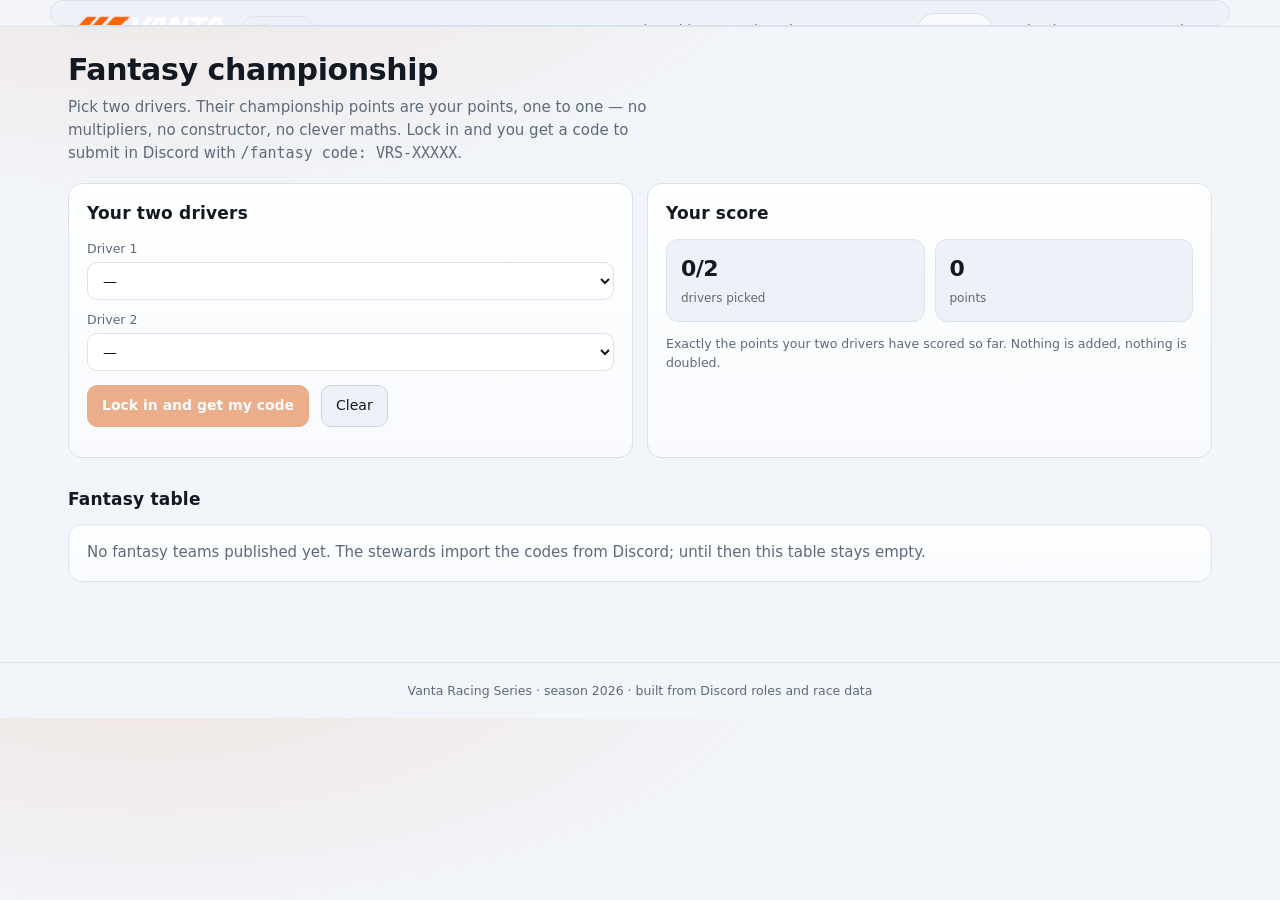
==== fantasy.html @ ea8f4571 "Start the fantasy builder with two empty slots. The picker rendered nothing because the picks array " ====
<!DOCTYPE html>
<html lang="en">
<head>
  <meta charset="utf-8">
  <meta name="viewport" content="width=device-width, initial-scale=1">
  <title>Fantasy championship</title>
  <link rel="icon" type="image/png" href="assets/favicon.png">
  <link rel="stylesheet" href="assets/style.css?v=20261126d">
</head>
<body>
  <main class="wrap"><div id="app"><p class="muted">Loading…</p></div></main>
  <script src="assets/app.js?v=20261126d"></script>
  <script src="assets/fantasy.js?v=20261126d"></script>
</body>
</html>
---- assets/style.css ----
:root {
  --bg: #0b0d10;
  --panel: #12161c;
  --panel-2: #171c24;
  --panel-3: #0e1218;
  --line: #242c38;
  --dash: #1c232d;
  --ink: #e8edf5;
  --muted: #8f9aab;
  --accent: #ff6a00;
  --green: #19c37d;
  --warn: #e0a800;
  --input-bg: #0b0f14;
  --btn-bg: #1b232e;
  --btn-hover: #222c39;
  --btn-line: #33404f;
  --row-hover: #0f141b;
  --glow: rgba(255, 106, 0, .16);
  --radius: 14px;
  color-scheme: dark;
}

:root[data-theme="light"] {
  --bg: #f2f5fa;
  --panel: #ffffff;
  --panel-2: #f8fafd;
  --panel-3: #eef2f8;
  --line: #dbe2ec;
  --dash: #e4eaf2;
  --ink: #131922;
  --muted: #5d6a7c;
  --accent: #d95500;
  --green: #0f9d63;
  --warn: #a87700;
  --input-bg: #ffffff;
  --btn-bg: #eef2f8;
  --btn-hover: #e3e9f2;
  --btn-line: #cbd5e2;
  --row-hover: #f6f9fd;
  --glow: rgba(217, 85, 0, .1);
  color-scheme: light;
}

* { box-sizing: border-box; }

body {
  margin: 0;
  background:
    radial-gradient(1100px 460px at 12% -10%, var(--glow) 0%, transparent 60%),
    var(--bg);
  color: var(--ink);
  font: 15px/1.55 "Segoe UI", system-ui, -apple-system, sans-serif;
}

a { color: inherit; }

.top {
  position: sticky; top: 0; z-index: 20;
  background: color-mix(in srgb, var(--bg) 88%, transparent);
  backdrop-filter: blur(10px);
  border-bottom: 1px solid var(--line);
}
.top .bar {
  max-width: 1180px; margin: 0 auto; padding: 12px 18px;
  display: flex; gap: 14px; align-items: center; flex-wrap: wrap;
}
.brand { display: block; line-height: 0; }
.brand img { height: 32px; width: auto; display: block; }
@media (max-width: 520px) { .brand img { height: 26px; } }
nav { display: flex; gap: 4px; flex-wrap: wrap; margin-left: auto; }
nav a {
  padding: 7px 12px; border-radius: 999px; text-decoration: none;
  color: var(--muted); font-size: 13.5px; white-space: nowrap;
}
nav a:hover { background: var(--panel-2); color: var(--ink); }
nav a.on { background: var(--panel-2); color: var(--ink); box-shadow: inset 0 0 0 1px var(--line); }

.themebtn {
  padding: 7px 11px; border-radius: 999px; font-size: 13px; line-height: 1;
  background: var(--panel-3); border: 1px solid var(--line); color: var(--muted);
  cursor: pointer; white-space: nowrap;
}
.themebtn:hover { background: var(--btn-hover); color: var(--ink); }

.wrap { max-width: 1180px; margin: 0 auto; padding: 26px 18px 80px; }

h1 { font-size: 30px; line-height: 1.15; margin: 0 0 8px; letter-spacing: -.4px; }
h2 { font-size: 17px; margin: 28px 0 12px; letter-spacing: .2px; }
h3 { font-size: 15px; margin: 0 0 6px; }
p.lead { color: var(--muted); max-width: 62ch; margin: 0 0 18px; }
.muted { color: var(--muted); }
.small { font-size: 12.5px; }

.card {
  background: linear-gradient(180deg, var(--panel) 0%, var(--panel-2) 100%);
  border: 1px solid var(--line);
  border-radius: var(--radius);
  padding: 16px 18px;
}

.row { display: flex; gap: 12px; flex-wrap: wrap; align-items: center; }
.spread { display: flex; justify-content: space-between; gap: 12px; align-items: baseline; flex-wrap: wrap; }

/* ---- news ---- */
.news { display: grid; gap: 12px; }
.newsitem { border-left: 3px solid var(--accent); }
.newsitem h3 { font-size: 16px; margin: 0 0 4px; }
.newsitem .meta { font-size: 12px; color: var(--muted); margin: 0 0 8px; }
.newsitem p { margin: 0; white-space: pre-wrap; }

/* ---- countdown ---- */
.countdown { display: grid; gap: 10px; }
.cdlabel { font-size: 12px; letter-spacing: .8px; text-transform: uppercase; color: var(--muted); }
.cdtitle { font-size: 19px; font-weight: 700; letter-spacing: -.2px; }
.cdgrid { display: grid; grid-template-columns: repeat(4, minmax(56px, 1fr)); gap: 8px; max-width: 380px; }
.cdcell {
  background: var(--panel-3); border: 1px solid var(--line); border-radius: 12px;
  padding: 10px 6px; text-align: center;
}
.cdcell b { display: block; font-size: 24px; letter-spacing: -.6px; font-variant-numeric: tabular-nums; }
.cdcell span { font-size: 10.5px; letter-spacing: .7px; text-transform: uppercase; color: var(--muted); }
.cddone { color: var(--green); font-weight: 700; }

/* ---- seat board ---- */
.seatgrid { display: grid; grid-template-columns: repeat(auto-fill, minmax(300px, 1fr)); gap: 12px; }
.seatcard { border-top: 3px solid var(--line); }
.seatcard .head { display: flex; justify-content: space-between; align-items: center; gap: 8px; margin-bottom: 4px; }
.seatcard .name { font-weight: 700; }
.seatcard .count { font-size: 12.5px; color: var(--muted); margin-bottom: 8px; }
.seatline {
  display: grid; grid-template-columns: 22px 96px 1fr; gap: 8px;
  align-items: baseline; padding: 4px 0; border-bottom: 1px dashed var(--dash);
}
.seatline:last-child { border-bottom: 0; }
.seatline .code { font-size: 12px; }
.seatline .role { font-size: 10.5px; letter-spacing: .6px; text-transform: uppercase; color: var(--muted); }
.seatline .who { font-size: 14px; }
.seatline .who.open { color: var(--muted); font-style: italic; }
.bar { height: 6px; border-radius: 999px; background: var(--panel-3); overflow: hidden; border: 1px solid var(--line); }
.bar > i { display: block; height: 100%; background: var(--accent); }

/* ---- rules ---- */
.rules { display: grid; gap: 14px; max-width: 78ch; }
.rules h2 { margin: 0 0 8px; font-size: 16px; }
.rules p, .rules li { color: var(--muted); }
.rules p { margin: 0 0 8px; }
.rules ul { margin: 0; padding-left: 20px; }
.rules li { margin-bottom: 4px; }
.rules b { color: var(--ink); }
.kv { display: grid; grid-template-columns: 1fr auto; gap: 6px 14px; font-size: 14px; }
.kv span { color: var(--muted); }
.kv b { text-align: right; font-variant-numeric: tabular-nums; }

.chip {
  display: inline-block; padding: 2px 8px; border-radius: 999px;
  font-size: 11.5px; font-weight: 700; letter-spacing: .4px;
  border: 1px solid var(--line); color: var(--muted); background: var(--panel-3);
}
.rwrap { overflow-x: auto; }
.rhead, .rrow {
  display: grid; min-width: 640px;
  grid-template-columns: 26px 1.3fr 1fr 30px 44px 1fr 84px;
  gap: 6px; align-items: center;
}
.rhead { padding: 0 4px 6px; }
.rrow { padding: 4px 0; border-bottom: 1px dashed var(--dash); }
.rrow input, .rrow select { padding: 6px 8px; font-size: 13px; }
.rpos { color: var(--muted); font-weight: 800; font-size: 12px; text-align: center; }
.rflag { display: flex; justify-content: center; }
.rflag input { width: auto; }
.rrow button.r { padding: 2px 6px; font-size: 12px; border-radius: 6px; }
.rmove { display: flex; gap: 3px; }

.circuits { display: grid; grid-template-columns: repeat(auto-fill, minmax(210px, 1fr)); gap: 12px; }
.circuit .flag { font-size: 30px; line-height: 1.1; }
.circuit h3 { font-size: 18px; margin: 6px 0 2px; }
.circuit:hover { border-color: var(--btn-line); }

.chip.f1 { color: #ffb3ba; border-color: #4a1f26; }
.chip.f2 { color: #a9d3ff; border-color: #1f3550; }
.chip.org { color: #cfd6de; border-color: #2a323d; }
.chip.open { color: #7ee2b4; border-color: #1d4a38; }
.chip.taken { color: #ffb4b4; border-color: #4a2323; }
.chip.demo { color: #ffd97a; border-color: #4a3d18; }
:root[data-theme="light"] .chip.f1 { color: #a11526; border-color: #f0c2c8; background: #fdf1f2; }
:root[data-theme="light"] .chip.f2 { color: #0b4f8a; border-color: #c2d9ef; background: #eff6fd; }
:root[data-theme="light"] .chip.org { color: #414c5c; border-color: #d7dee8; }
:root[data-theme="light"] .chip.open { color: #0b6b48; border-color: #bfe3d3; background: #effaf5; }
:root[data-theme="light"] .chip.taken { color: #a11f1f; border-color: #f0c8c8; background: #fdf1f1; }
:root[data-theme="light"] .chip.demo { color: #7a5b00; border-color: #ecdcae; background: #fdf8e8; }

.teams { display: grid; grid-template-columns: repeat(auto-fill, minmax(268px, 1fr)); gap: 12px; }
.team { display: flex; flex-direction: column; gap: 10px; border-top: 3px solid var(--line); }
.team .head { display: flex; justify-content: space-between; align-items: center; gap: 8px; }
.team .name { font-weight: 700; }
.slot {
  display: grid; grid-template-columns: 20px 88px 1fr; gap: 8px;
  align-items: baseline; padding: 3px 0; border-bottom: 1px dashed var(--dash);
}
.slot:last-child { border-bottom: 0; }
.slot .code { font-weight: 800; font-size: 11px; color: var(--muted); }
.slot .seat {
  color: var(--muted); font-size: 10.5px; letter-spacing: .6px;
  text-transform: uppercase; white-space: nowrap; overflow: hidden; text-overflow: ellipsis;
}
.slot .who { color: var(--ink); }
.slot .who.vacant { color: var(--muted); font-style: italic; }

table { width: 100%; border-collapse: collapse; }
th, td { text-align: left; padding: 9px 10px; border-bottom: 1px solid var(--line); font-size: 14px; }
th { color: var(--muted); font-weight: 600; font-size: 12px; letter-spacing: .5px; text-transform: uppercase; }
tbody tr:hover { background: var(--row-hover); }
td.num, th.num { text-align: right; font-variant-numeric: tabular-nums; }
.pos { font-weight: 800; color: var(--muted); width: 44px; }

.tabs { display: flex; gap: 6px; margin: 0 0 14px; }
.tabs button { background: var(--panel-3); border: 1px solid var(--line); color: var(--muted); }
.tabs button.on { background: var(--btn-bg); color: var(--ink); border-color: var(--btn-line); }

button, .btn {
  cursor: pointer; font: inherit; font-size: 14px;
  padding: 9px 14px; border-radius: 10px;
  border: 1px solid var(--btn-line); background: var(--btn-bg); color: var(--ink);
  text-decoration: none; display: inline-block;
}
button:hover, .btn:hover { background: var(--btn-hover); }
button.primary { background: var(--accent); border-color: #cc5500; color: #fff; font-weight: 700; }
button.primary:hover { filter: brightness(1.08); }
button:disabled { opacity: .45; cursor: not-allowed; }

label.field { display: block; margin-bottom: 10px; }
label.field span { display: block; color: var(--muted); font-size: 12.5px; margin-bottom: 4px; }
input, select, textarea {
  width: 100%; padding: 9px 11px; border-radius: 10px;
  border: 1px solid var(--line); background: var(--input-bg); color: var(--ink);
  font: inherit; font-size: 14px;
}
textarea { min-height: 84px; resize: vertical; }
.grid2 { display: grid; grid-template-columns: 1fr 1fr; gap: 0 14px; }
@media (max-width: 640px) { .grid2 { grid-template-columns: 1fr; } }

.pill {
  display: inline-flex; align-items: center; gap: 6px;
  padding: 6px 10px; border-radius: 999px; background: var(--panel-3);
  border: 1px solid var(--line); font-size: 12.5px; color: var(--muted);
}
.pill b { color: var(--ink); }

.err { border: 1px solid #5a1f26; background: #1a0f12; color: #ffb3ba; padding: 12px 14px; border-radius: 12px; }
.ok { border: 1px solid #1d4a38; background: #0e1a15; color: #8fe6bd; padding: 12px 14px; border-radius: 12px; }
.warn { border: 1px solid #4a3d18; background: #1a160c; color: #ffd97a; padding: 12px 14px; border-radius: 12px; }
:root[data-theme="light"] .err { background: #fdf2f3; color: #8c1c26; border-color: #f0c3c8; }
:root[data-theme="light"] .ok { background: #f0fbf5; color: #0b6b48; border-color: #bfe3d3; }
:root[data-theme="light"] .warn { background: #fdf8e8; color: #7a5b00; border-color: #ecdcae; }

.codebox {
  font-family: "Cascadia Mono", Consolas, monospace; font-size: 18px; letter-spacing: 2px;
  padding: 12px 16px; border-radius: 12px; background: var(--input-bg);
  border: 1px dashed #3a4a5e; display: inline-block;
}

.hero { display: grid; grid-template-columns: 1.15fr .85fr; gap: 18px; align-items: start; }
@media (max-width: 880px) { .hero { grid-template-columns: 1fr; } }

.stats { display: grid; grid-template-columns: repeat(auto-fit, minmax(120px, 1fr)); gap: 10px; }
.stat { background: var(--panel-3); border: 1px solid var(--line); border-radius: 12px; padding: 12px 14px; }
.stat b { display: block; font-size: 22px; letter-spacing: -.5px; }
.stat span { color: var(--muted); font-size: 12px; }

.list { list-style: none; margin: 0; padding: 0; }
.list li { padding: 10px 0; border-bottom: 1px solid var(--line); }
.list li:last-child { border-bottom: 0; }

footer { border-top: 1px solid var(--line); color: var(--muted); font-size: 12.5px; padding: 18px; text-align: center; }
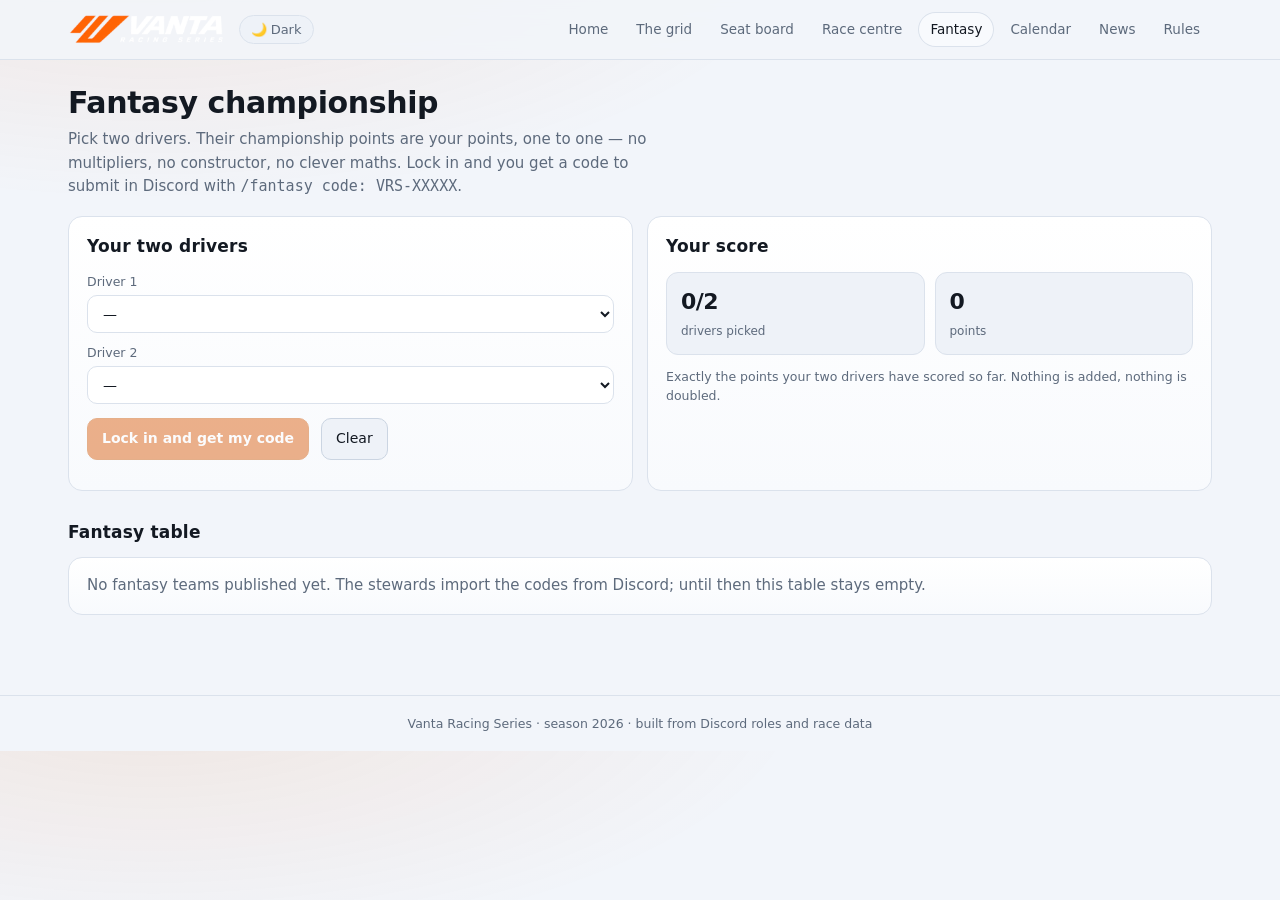
==== commit 9d048b0b: "Stop the progress-bar class from crushing the header. The header reused `.bar`, which is the 6px sea" ====
--- a/fantasy.html
+++ b/fantasy.html
@@ -5,11 +5,11 @@
   <meta name="viewport" content="width=device-width, initial-scale=1">
   <title>Fantasy championship</title>
   <link rel="icon" type="image/png" href="assets/favicon.png">
-  <link rel="stylesheet" href="assets/style.css?v=20261126d">
+  <link rel="stylesheet" href="assets/style.css?v=20261126h">
 </head>
 <body>
   <main class="wrap"><div id="app"><p class="muted">Loading…</p></div></main>
-  <script src="assets/app.js?v=20261126d"></script>
-  <script src="assets/fantasy.js?v=20261126d"></script>
+  <script src="assets/app.js?v=20261126h"></script>
+  <script src="assets/fantasy.js?v=20261126h"></script>
 </body>
 </html>
--- a/assets/style.css
+++ b/assets/style.css
@@ -60,7 +60,7 @@
   backdrop-filter: blur(10px);
   border-bottom: 1px solid var(--line);
 }
-.top .bar {
+.top .topbar {
   max-width: 1180px; margin: 0 auto; padding: 12px 18px;
   display: flex; gap: 14px; align-items: center; flex-wrap: wrap;
 }
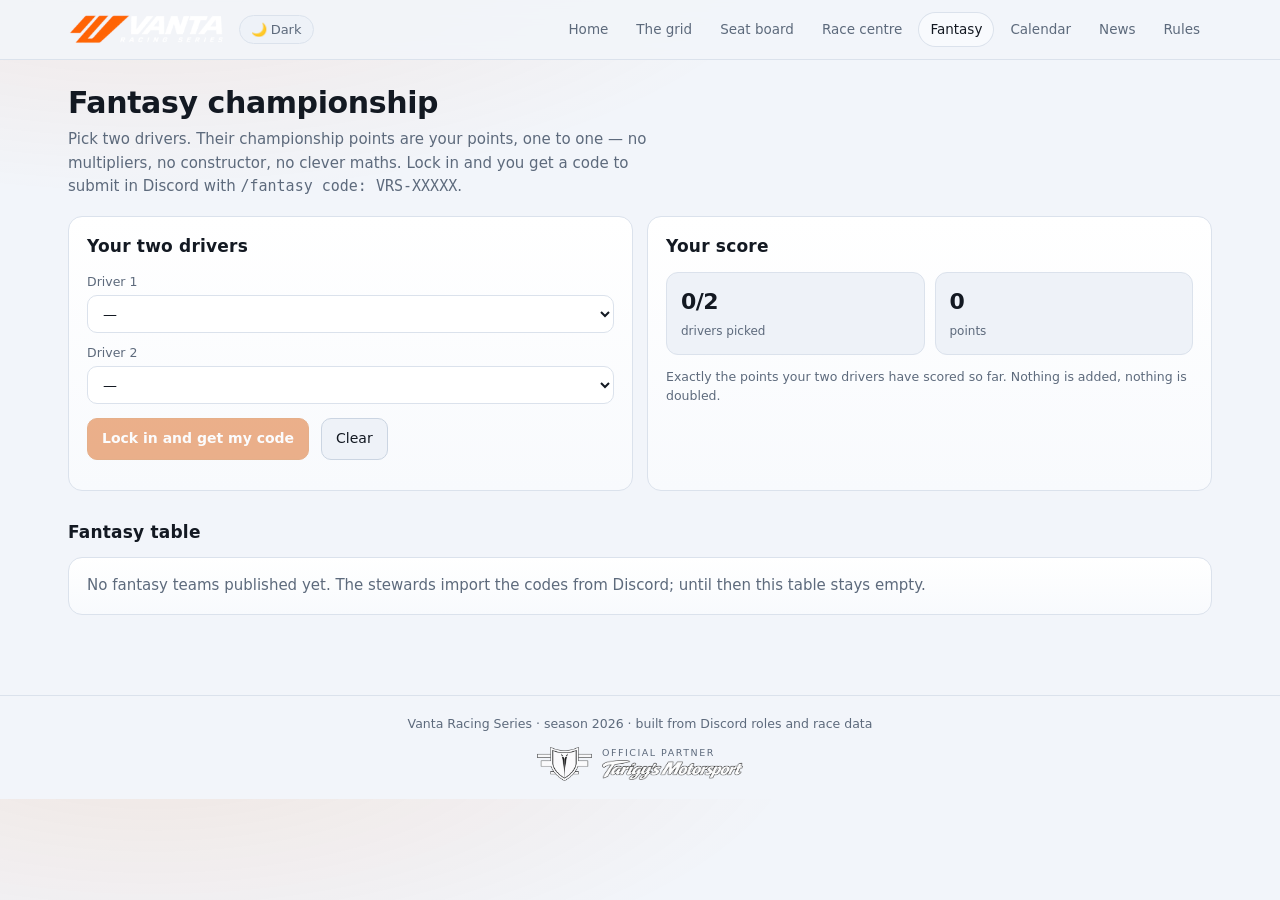
==== commit 8c9519b5: "Credit Tarigy's Motorsport in the footer as the official partner." ====
--- a/fantasy.html
+++ b/fantasy.html
@@ -5,11 +5,11 @@
   <meta name="viewport" content="width=device-width, initial-scale=1">
   <title>Fantasy championship</title>
   <link rel="icon" type="image/png" href="assets/favicon.png">
-  <link rel="stylesheet" href="assets/style.css?v=20261126h">
+  <link rel="stylesheet" href="assets/style.css?v=20261127a">
 </head>
 <body>
   <main class="wrap"><div id="app"><p class="muted">Loading…</p></div></main>
-  <script src="assets/app.js?v=20261126h"></script>
-  <script src="assets/fantasy.js?v=20261126h"></script>
+  <script src="assets/app.js?v=20261127a"></script>
+  <script src="assets/fantasy.js?v=20261127a"></script>
 </body>
 </html>
--- a/assets/style.css
+++ b/assets/style.css
@@ -272,3 +272,10 @@
 .list li:last-child { border-bottom: 0; }
 
 footer { border-top: 1px solid var(--line); color: var(--muted); font-size: 12.5px; padding: 18px; text-align: center; }
+
+.partner { display: flex; align-items: center; justify-content: center; gap: 10px; margin-top: 14px; }
+.partner-mark { height: 34px; width: auto; opacity: .9; }
+.partner-text { display: flex; flex-direction: column; align-items: flex-start; gap: 3px; text-align: left; }
+.partner-label { font-size: 9.5px; letter-spacing: .16em; text-transform: uppercase; color: var(--muted); line-height: 1; }
+.partner-word { height: 20px; width: auto; }
+@media (max-width: 480px) { .partner-mark { height: 28px; } .partner-word { height: 17px; } }
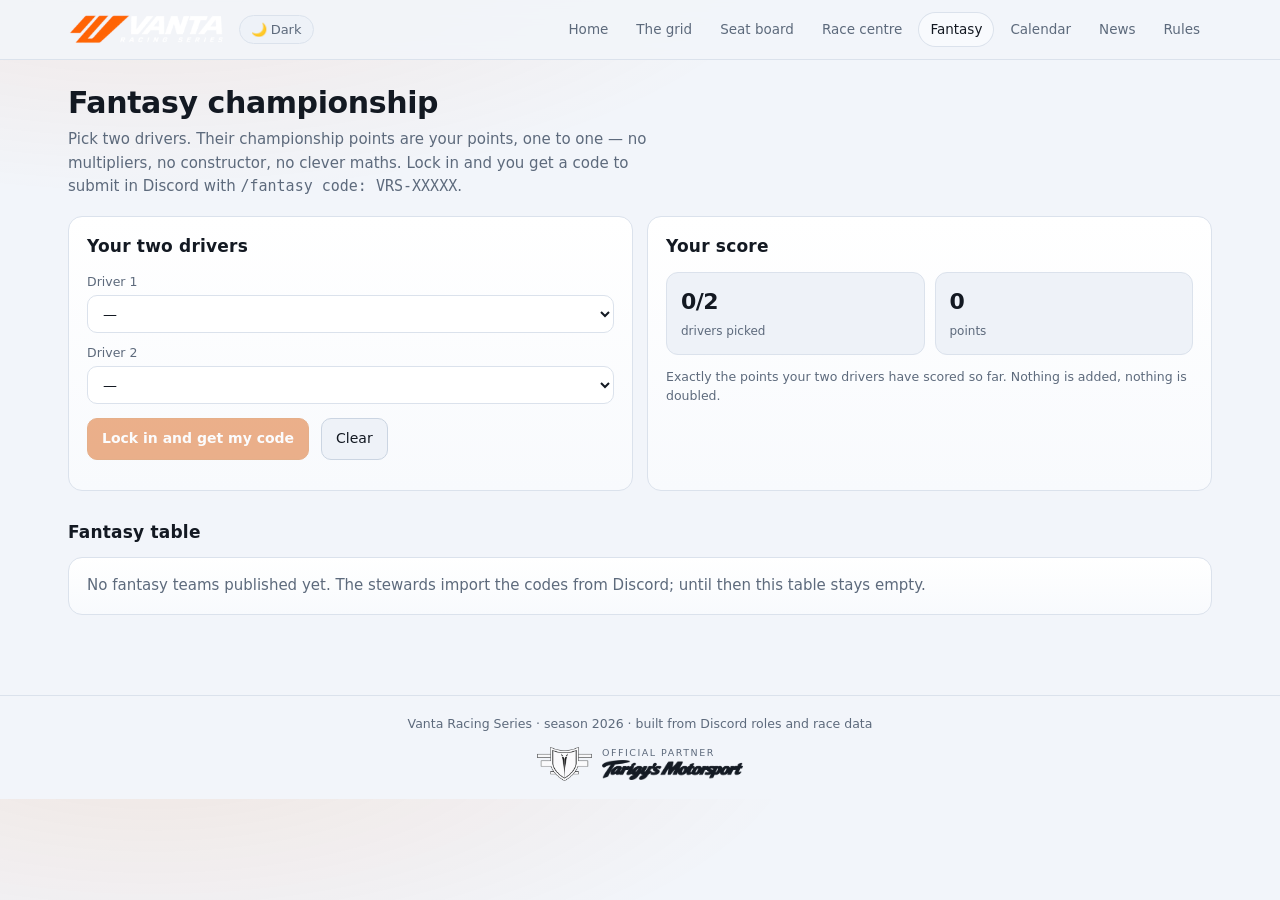
==== commit fa5cc5d2: "Give the partner mark a dark cut for the light theme, and add it to the posters." ====
--- a/fantasy.html
+++ b/fantasy.html
@@ -5,11 +5,11 @@
   <meta name="viewport" content="width=device-width, initial-scale=1">
   <title>Fantasy championship</title>
   <link rel="icon" type="image/png" href="assets/favicon.png">
-  <link rel="stylesheet" href="assets/style.css?v=20261127a">
+  <link rel="stylesheet" href="assets/style.css?v=20261127b">
 </head>
 <body>
   <main class="wrap"><div id="app"><p class="muted">Loading…</p></div></main>
-  <script src="assets/app.js?v=20261127a"></script>
-  <script src="assets/fantasy.js?v=20261127a"></script>
+  <script src="assets/app.js?v=20261127b"></script>
+  <script src="assets/fantasy.js?v=20261127b"></script>
 </body>
 </html>
--- a/assets/style.css
+++ b/assets/style.css
@@ -278,4 +278,7 @@
 .partner-text { display: flex; flex-direction: column; align-items: flex-start; gap: 3px; text-align: left; }
 .partner-label { font-size: 9.5px; letter-spacing: .16em; text-transform: uppercase; color: var(--muted); line-height: 1; }
 .partner-word { height: 20px; width: auto; }
-@media (max-width: 480px) { .partner-mark { height: 28px; } .partner-word { height: 17px; } }
+.partner-word-ink { display: none; }
+:root[data-theme="light"] .partner-word { display: none; }
+:root[data-theme="light"] .partner-word-ink { display: inline-block; }
+@media (max-width: 480px) { .partner-mark { height: 28px; } .partner-word, .partner-word-ink { height: 17px; } }
